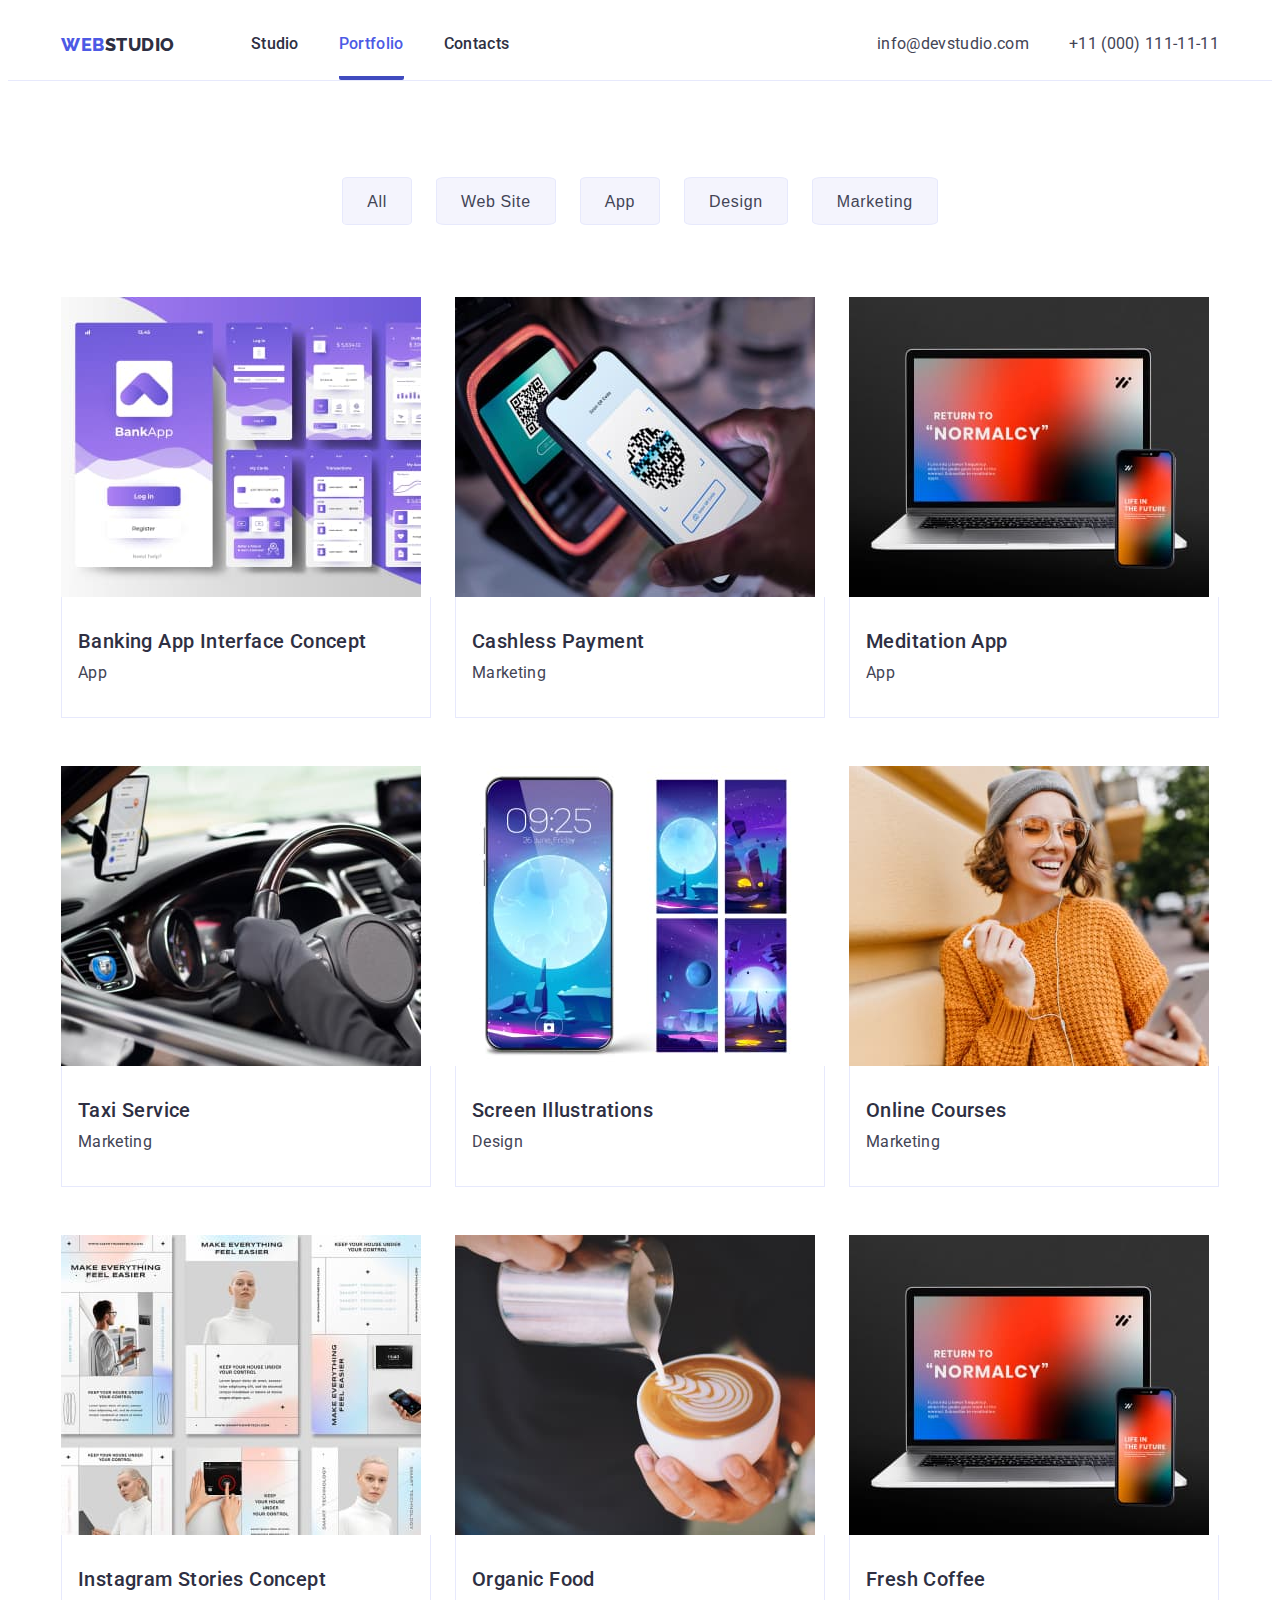
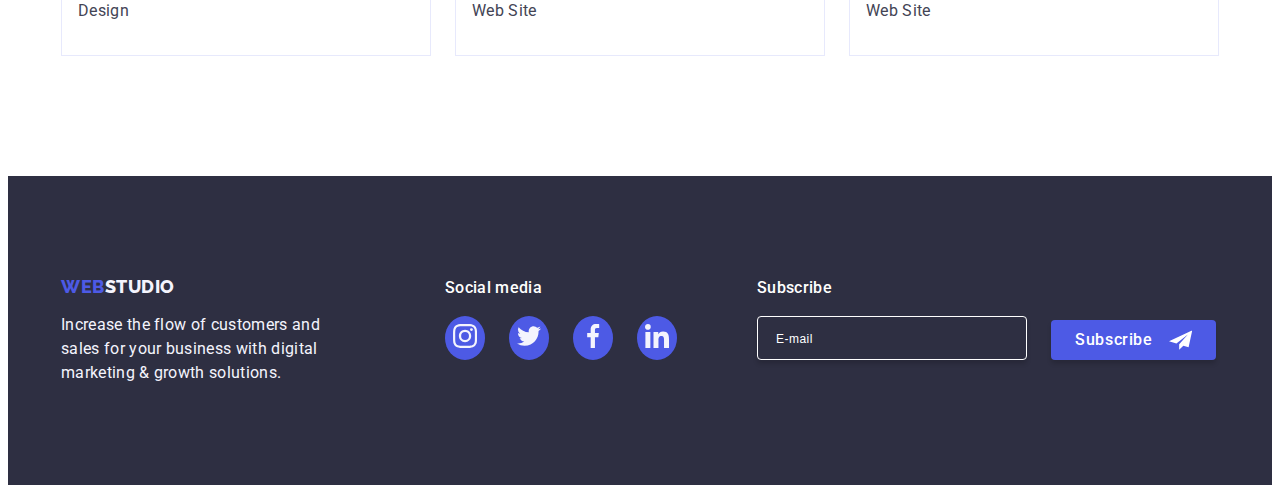
==== portfolio.html @ e7ec88f9 "First version" ====
<!DOCTYPE html>
<html lang="en">

<head>
  <meta charset="UTF-8">
  <meta name="viewport" content="width=device-width, initial-scale=1.0">
  <title>Portfolio</title>
  <link rel="preconnect" href="https://fonts.googleapis.com">
  <link rel="preconnect" href="https://fonts.gstatic.com" crossorigin>
  <link href="https://fonts.googleapis.com/css2?family=Raleway:wght@800&family=Roboto:wght@400;500;700&display=swap"
    rel="stylesheet">
  <link rel="stylesheet" href="https://cdnjs.cloudflare.com/ajax/libs/modern-normalize/2.0.0/modern-normalize.min.css"
    integrity="sha512-4xo8blKMVCiXpTaLzQSLSw3KFOVPWhm/TRtuPVc4WG6kUgjH6J03IBuG7JZPkcWMxJ5huwaBpOpnwYElP/m6wg=="
    crossorigin="anonymous" referrerpolicy="no-referrer">
  <link rel="stylesheet" href="./css/styles.css">
</head>

<body>
  <header class="portfolio-header">
    <div class="container header-container">
      <nav class="navigation-section">
        <a href="./index.html" class="logo">
          WEB<span class="logo-suffix-header">STUDIO</span>
        </a>
        <ul class="list navigation-list">
          <li class="navigation-list-item">
            <a href="./index.html" class="navigation-link">Studio</a>
          </li>
          <li class="navigation-list-item">
            <a href="./portfolio.html" class="navigation-link navigation-link-active">Portfolio</a>
          </li>
          <li class="navigation-list-item">
            <a href="./index.html" class="navigation-link">Contacts</a>
          </li>
        </ul>
      </nav>
      <address class="address-section">
        <ul class="list address-section-list">
          <li class="address-list-item">
            <a href="mailto:info@devstudio.com" class="address-item">info@devstudio.com</a>
          </li>
          <li class="address-list-item">
            <a href="tel:+110001111111" class="address-item">+11 (000) 111-11-11</a>
          </li>
        </ul>
      </address>
    </div>
  </header>

  <main>
    <section class="section projects-grid-section">
      <div class="container">
        <h1 class="visually-hidden">Portfolio projects</h1>
        <ul class="list filter">
          <li class="filter-list-item">
            <button type="button" class="filter-item">All</button>
          </li>
          <li class="filter-list-item">
            <button type="button" class="filter-item">Web Site</button>
          </li>
          <li class="filter-list-item">
            <button type="button" class="filter-item">App</button>
          </li>
          <li class="filter-list-item">
            <button type="button" class="filter-item">Design</button>
          </li>
          <li class="filter-list-item">
            <button type="button" class="filter-item">Marketing</button>
          </li>
        </ul>

        <ul class="list filter-category">
          <li class="filter-category-list-item">
            <div class="image-container">
              <img src="./images/portfolio/banking-app-interface.jpg" width="360" height="300"
                alt="Banking App Interface Concept">
              <div class="overlay">
                <p class="overlay-text">
                  14 Stylish and User-Friendly App Design Concepts · Task
                  Manager App · Calorie Tracker App · Exotic Fruit Ecommerce App
                  · Cloud Storage App
                </p>
              </div>
            </div>
            <div class="filter-category-list-item-details">
              <h2 class="filter-item-title">Banking App Interface Concept</h2>
              <p class="filter-item-description">App</p>
            </div>
          </li>
          <li class="filter-category-list-item">
            <div class="image-container">
              <img src="./images/portfolio/cashless-payment.jpg" width="360" height="300" alt="Cashless Payment">
              <div class="overlay">
                <p class="overlay-text">
                  14 Stylish and User-Friendly App Design Concepts · Task
                  Manager App · Calorie Tracker App · Exotic Fruit Ecommerce App
                  · Cloud Storage App
                </p>
              </div>
            </div>
            <div class="filter-category-list-item-details">
              <h2 class="filter-item-title">Cashless Payment</h2>
              <p class="filter-item-description">Marketing</p>
            </div>
          </li>
          <li class="filter-category-list-item">
            <div class="image-container">
              <img src="./images/portfolio/mediation-app.jpg" width="360" height="300" alt="Meditation App">
              <div class="overlay">
                <p class="overlay-text">
                  14 Stylish and User-Friendly App Design Concepts · Task
                  Manager App · Calorie Tracker App · Exotic Fruit Ecommerce App
                  · Cloud Storage App
                </p>
              </div>
            </div>
            <div class="filter-category-list-item-details">
              <h2 class="filter-item-title">Meditation App</h2>
              <p class="filter-item-description">App</p>
            </div>
          </li>
          <li class="filter-category-list-item">
            <div class="image-container">
              <img src="./images/portfolio/taxi-service.jpg" width="360" height="300" alt="Taxi Service">
              <div class="overlay">
                <p class="overlay-text">
                  14 Stylish and User-Friendly App Design Concepts · Task
                  Manager App · Calorie Tracker App · Exotic Fruit Ecommerce App
                  · Cloud Storage App
                </p>
              </div>
            </div>
            <div class="filter-category-list-item-details">
              <h2 class="filter-item-title">Taxi Service</h2>
              <p class="filter-item-description">Marketing</p>
            </div>
          </li>
          <li class="filter-category-list-item">
            <div class="image-container">
              <img src="./images/portfolio/screen-illustrations.jpg" width="360" height="300"
                alt="Screen Illustrations">
              <div class="overlay">
                <p class="overlay-text">
                  14 Stylish and User-Friendly App Design Concepts · Task
                  Manager App · Calorie Tracker App · Exotic Fruit Ecommerce App
                  · Cloud Storage App
                </p>
              </div>
            </div>
            <div class="filter-category-list-item-details">
              <h2 class="filter-item-title">Screen Illustrations</h2>
              <p class="filter-item-description">Design</p>
            </div>
          </li>
          <li class="filter-category-list-item">
            <div class="image-container">
              <img src="./images/portfolio/onlince-courses.jpg" width="360" height="300" alt="Online Courses">
              <div class="overlay">
                <p class="overlay-text">
                  14 Stylish and User-Friendly App Design Concepts · Task
                  Manager App · Calorie Tracker App · Exotic Fruit Ecommerce App
                  · Cloud Storage App
                </p>
              </div>
            </div>
            <div class="filter-category-list-item-details">
              <h2 class="filter-item-title">Online Courses</h2>
              <p class="filter-item-description">Marketing</p>
            </div>
          </li>
          <li class="filter-category-list-item">
            <div class="image-container">
              <img src="./images/portfolio/instagram-stories-concept.jpg" width="360" height="300"
                alt="Instagram Stories Concept">
              <div class="overlay">
                <p class="overlay-text">
                  14 Stylish and User-Friendly App Design Concepts · Task
                  Manager App · Calorie Tracker App · Exotic Fruit Ecommerce App
                  · Cloud Storage App
                </p>
              </div>
            </div>
            <div class="filter-category-list-item-details">
              <h2 class="filter-item-title">Instagram Stories Concept</h2>
              <p class="filter-item-description">Design</p>
            </div>
          </li>
          <li class="filter-category-list-item">
            <div class="image-container">
              <img src="./images/portfolio/organoc-food.jpg" width="360" height="300" alt="Organic Food">
              <div class="overlay">
                <p class="overlay-text">
                  14 Stylish and User-Friendly App Design Concepts · Task
                  Manager App · Calorie Tracker App · Exotic Fruit Ecommerce App
                  · Cloud Storage App
                </p>
              </div>
            </div>
            <div class="filter-category-list-item-details">
              <h2 class="filter-item-title">Organic Food</h2>
              <p class="filter-item-description">Web Site</p>
            </div>
          </li>
          <li class="filter-category-list-item">
            <div class="image-container">
              <img src="./images/portfolio/mediation-app.jpg" width="360" height="300" alt="Fresh Coffee">
              <div class="overlay">
                <p class="overlay-text">
                  14 Stylish and User-Friendly App Design Concepts · Task
                  Manager App · Calorie Tracker App · Exotic Fruit Ecommerce App
                  · Cloud Storage App
                </p>
              </div>
            </div>
            <div class="filter-category-list-item-details">
              <h2 class="filter-item-title">Fresh Coffee</h2>
              <p class="filter-item-description">Web Site</p>
            </div>
          </li>
        </ul>
      </div>
    </section>
  </main>

<footer class="footer-container">
  <div class="container">
    <div class="sub-container">
      <a href="./index.html" class="logo">
        WEB<span class="logo-suffix-footer">STUDIO</span>
      </a>
      <p class="footer-text">
        Increase the flow of customers and sales for your business with
        digital marketing &amp; growth solutions.
      </p>
    </div>
    <div class="sub-container">
      <p class="footer-sub-container-header">Social media</p>
      <ul class="list section-list">
        <li class="socials-list-item footer-socials-list-item">
          <a href="/index.html">
            <svg class="footer-socials-icon socials-icon">
              <use href="./images/icons.svg#icon-instagram-2"></use>
            </svg>
          </a>
        </li>
        <li class="socials-list-item footer-socials-list-item">
          <a href="/index.html">
            <svg class="footer-socials-icon socials-icon">
              <use href="./images/icons.svg#icon-twitter-1"></use>
            </svg>
          </a>
        </li>
        <li class="socials-list-item footer-socials-list-item">
          <a href="/index.html">
            <svg class="footer-socials-icon socials-icon">
              <use href="./images/icons.svg#icon-facebook-1"></use>
            </svg>
          </a>
        </li>
        <li class="socials-list-item footer-socials-list-item">
          <a href="/index.html">
            <svg class="footer-socials-icon socials-icon">
              <use href="./images/icons.svg#icon-linkedin-1"></use>
            </svg>
          </a>
        </li>
      </ul>
    </div>
    <div class="sub-container">
      <form action="">
        <ul class="list section-list">
          <li>
            <label>
              <p class="footer-sub-container-header">Subscribe</p>
              <input type="email" name="user_email" placeholder="E-mail" class="footer-email">
            </label>
          </li>
          <li>
            <button type="submit" class="subscribe-button">
              <span>Subscribe</span>
              <svg class="subscribe-button-icon">
                <use href="./images/icons.svg#icon-frame-3"></use>
              </svg>
            </button>
          </li>
        </ul>
      </form>
    </div>
  </div>
</footer>
</body>

</html>
---- css/styles.css ----
:root {
  --iris: #4d5ae5;
  --navy-blue: #2e2f42;
  --text-decoration: none;
  --cloud: #f4f4fd;
  --slate: #434455;
  --white: #fff;
  --ocean: #404bbf;
  --cornflower: #e7e9fc;
  --light-slate: #8e8f99;
  --green: #31D0AA;
  --navy-blue-modal: rgba(46, 47, 66, 0.40);
  --dairy: #FCFCFC;
}

body {
  font-family: "Roboto", sans-serif;
  color: var(--navy-blue);
}

h1,
h2,
h3 {
  margin: 0 auto;
}

ul,
p {
  margin: 0;
}

a {
  margin: 0;
  padding: 0;
}

button {
  border: 0;
}

img {
  display: block;
  max-width: 100%;
  height: auto;
}

.container {
  max-width: 1158px;
  padding-left: 15px;
  padding-right: 15px;
  margin-left: auto;
  margin-right: auto;
}

.section {
  padding: 120px 0;
}

.projects-grid-section {
  padding-top: 96px;
}

.header-container {
  display: flex;
  justify-content: left;
  align-items: center;
}

.portfolio-header {
  border-bottom: 1px solid var(--cornflower);
}

.footer-container {
  padding: 100px 0;
  background-color: var(--navy-blue);
}

.navigation-section {
  display: inline-flex;
  align-items: center;
  line-height: 72px;
}

.address-section {
  display: inline-flex;
  align-items: center;
  margin-left: auto;
}

.list.navigation-list,
.list.address-section-list {
  gap: 40px;
}

.address-item {
  padding: 24px 0;
  font: 400 16px / 1.5 "Roboto", sans-serif;
  letter-spacing: 0.02em;
  color: var(--slate);
  text-decoration: var(--text-decoration);
  transition-timing-function: cubic-bezier(0.4, 0, 0.2, 1);
  transition-property: color;
  transition-duration: 250ms;
  transition-delay: 50ms;
}

.navigation-list {
  margin: 0 0 0 76px;
}

.navigation-list-item {
  display: flex;
  align-items: flex-start;
  flex-shrink: 0;
}

.navigation-list-item:nth-last-child(1) {
  margin-right: 0;
}

.navigation-link {
  display: block;
  padding: 24px 0;
  font-weight: 500;
  font-size: 16px;
  line-height: 1.5;
  letter-spacing: 0.02em;
  color: var(--navy-blue);
  text-decoration: var(--text-decoration);
  transition-timing-function: cubic-bezier(0.4, 0, 0.2, 1);
  transition-property: color, border;
  transition-duration: 250ms;
  transition-delay: 50ms;
}

.navigation-link-active {
  color: var(--iris);
  padding-bottom: 20px;
  border-radius: 2px;
  border-bottom: 4px solid var(--ocean);
}

.navigation-link:hover,
.address-item:hover,
.navigation-link:focus,
.address-item:focus {
  color: var(--iris);
}

.navigation-link:hover,
.navigation-link:focus {
  padding-bottom: 20px;
  border-radius: 2px;
  border-bottom: 4px solid var(--ocean);
}

.bold-font {
  font-weight: bold;
}

.raleway-font {
  font-family: "Raleway", sans-serif;
  font-weight: 800;
}

.logo {
  font: 800 18px / 1.16667 "Raleway", sans-serif;
  letter-spacing: 0.03em;
  text-transform: uppercase;
  text-decoration: none;
  color: var(--iris);
  display: flex;
  align-items: center;
  justify-content: flex-start;
  flex-direction: row;
  gap: 0px;
}

.footer-container .logo {
  margin-bottom: 16px;
}

.logo-suffix-header {
  color: var(--navy-blue);
}

.logo-suffix-footer {
  color: var(--cloud);
}

.footer-text {
  width: 264px;
  font-size: 16px;
  line-height: 1.5;
  letter-spacing: 0.02em;
  color: var(--cloud);
  text-align: left;
}

.filter {
  display: flex;
  list-style-type: none;
  margin-bottom: 72px;
  flex-wrap: wrap;
  flex-direction: row;
  align-items: center;
  justify-content: center;
}

.filter-item {
  font-weight: 500;
  font-size: 16px;
  line-height: 1.5;
  letter-spacing: 0.04em;
  text-align: center;
  color: var(--slate);
  background-color: var(--cloud);
  height: 48px;
  padding-top: 12px;
  padding-bottom: 12px;
  padding-left: 24px;
  padding-right: 24px;
  border: 1px solid var(--cornflower);
  border-radius: 8%;
  flex-basis: calc((100% - 2 * 24px) / 3);
  transition-property: color, background-color, box-shadow;
  transition-duration: 250ms;
  transition-timing-function: cubic-bezier(0.4, 0, 0.2, 1);
  transition-delay: 50ms;
}

.filter-item-title {
  font-weight: 500;
  font-size: 20px;
  line-height: 1.2;
  letter-spacing: 0.02em;
  color: var(--navy-blue);
}

.filter-item-description {
  font-weight: 400;
  font-size: 16px;
  line-height: 1.5;
  letter-spacing: 0.02em;
  color: var(--slate);
  margin-top: 8px;
}

.filter-item:hover {
  color: #ffffff;
  box-shadow: 0 2px 2px 0 rgba(0, 0, 0, 0.12), 0 2px 1px 0 rgba(0, 0, 0, 0.08),
    0 3px 1px 0 rgba(0, 0, 0, 0.1);
  background-color: var(--ocean);
}

.filter-category {
  display: flex;
  flex-wrap: wrap;
}

.list.filter-category {
  gap: 48px 24px;
}

.filter-category-list-item {
  width: 360px;
  flex-basis: calc((100% - 2 * 24px) / 3);
}

.filter-category-list-item-details {
  background: var(--white);
  border: solid var(--cornflower);
  border-width: 0 1px 1px 1px;
  padding: 32px 16px;
  transition-timing-function: cubic-bezier(0.4, 0, 0.2, 1);
  transition-property: border, box-shadow;
  transition-duration: 250ms;
  transition-delay: 50ms;
}

.filter-category-list-item:hover .filter-category-list-item-details,
.filter-category-list-item:focus .filter-category-list-item-details {
  border: solid var(--cloud);
  border-width: 0 1px 1px 1px;
  box-shadow: 0px 2px 1px 0px rgba(46, 47, 66, 0.08),
    0px 1px 1px 0px rgba(46, 47, 66, 0.16),
    0px 1px 6px 0px rgba(46, 47, 66, 0.08);
}

.list {
  display: flex;
  gap: 24px;
  list-style-type: none;
  padding: 0;
}

.order-section {
  padding: 188px 0;
  text-align: center;
  background-color: var(--navy-blue);
  background-image: linear-gradient(
      rgba(46, 47, 66, 0.7),
      rgba(46, 47, 66, 0.7)
    ),
    url(../images/studio/hero.jpg);
  background-repeat: no-repeat;
  background-position: 50% 50%;
  background-size: cover;
}

.order-section-title {
  display: block;
  width: 496px;
  font-size: 56px;
  line-height: 1.07143;
  letter-spacing: 0.02em;
  text-align: center;
  color: var(--white);
}

.order-section-button {
  display: inline-flex;
  padding: 16px 32px;
  align-items: flex-start;
  gap: 10px;
  font: 500 16px / 1.5 "Roboto", sans-serif;
  margin-top: 48px;
  padding: 16px 32px;
  width: 169px;
  height: 56px;
  border-radius: 4px;
  box-shadow: 0 4px 4px 0 rgba(0, 0, 0, 0.15);
  background-color: var(--iris);
  letter-spacing: 0.02em;
  color: var(--white);
  transition-timing-function: cubic-bezier(0.4, 0, 0.2, 1);
  transition-property: background-color;
  transition-duration: 250ms;
  transition-delay: 50ms;
}

.order-section-button:hover,
.order-section-button:focus,
.subscribe-button:hover,
.subscribe-button:focus,
.contact-form-button:hover, 
.contact-form-button:focus {
  background: var(--ocean);
}

.differences-section-item {
  width: 264px;
  letter-spacing: 0.02em;
  flex-basis: calc((100% - 3 * 24px) / 4);
}

.projects-item {
  flex-basis: calc((100% - 2 * 24px) / 3);
}

.section-item-title {
  margin-bottom: 8px;
  font-weight: 500;
  font-size: 20px;
  font-style: normal;
  line-height: 1.2;
  letter-spacing: 0.4px;
  color: var(--navy-blue);
}

.section-item-description {
  font-weight: 400;
  font-style: normal;
  font-size: 16px;
  line-height: 1.5;
  letter-spacing: 0.32px;
  color: var(--slate);
}

.section-h2-title {
  font-size: 36px;
  line-height: 1.11111;
  letter-spacing: 0.02em;
  text-transform: capitalize;
  text-align: center;
  color: var(--navy-blue);
}

.section-list {
  margin-top: 72px;
}

.team-section-container,
.customers-section-container {
  padding: 120px 0;
}

.team-section-container {
  background-color: var(--cloud);
}

.team-section-list-item {
  padding-bottom: 32px;
  box-shadow: 0 2px 1px 0 rgba(46, 47, 66, 0.08),
    0 1px 1px 0 rgba(46, 47, 66, 0.16), 0 1px 6px 0 rgba(46, 47, 66, 0.08);
  background-color: var(--white);
  border-radius: 0 0 4px 4px;
  width: 264px;
  text-align: center;
}

.team-section-list-item:hover,
.team-section-list-item:focus {
  box-shadow: 0px 2px 1px 0px rgba(46, 47, 66, 0.08),
    0px 1px 1px 0px rgba(46, 47, 66, 0.16),
    0px 1px 6px 0px rgba(46, 47, 66, 0.08);
}

.team-section-photo-description-container {
  padding: 31px 16px;
}

.team-section-item-title {
  margin-top: 32px;
}

.visually-hidden {
  position: absolute;
  width: 1px;
  height: 1px;
  margin: -1px;
  border: 0;
  padding: 0;
  white-space: nowrap;
  clip-path: inset(100%);
  clip: rect(0 0 0 0);
  overflow: hidden;
}

.differences-section {
  padding-bottom: 0;
}

.customers-icon {
  fill: var(--light-slate);
  width: 166px;
  height: 82.102px;
  flex-shrink: 0;
}

.customer-section-list-item-link {
  display: inline-block;
  border-radius: 4px;
  border: 1px solid var(--light-slate);
  text-align: center;
  transition-property: border;
  transition-duration: 250ms;
  transition-timing-function: cubic-bezier(0.4, 0, 0.2, 1);
  transition-delay: 50ms;
}

.customer-section-list-item-link:hover,
.customer-section-list-item-link:focus {
  border-radius: 4px;
  border: 1px solid var(--ocean);
}

.customers-icon {
  transition-property: fill;
  transition-duration: 250ms;
  transition-timing-function: cubic-bezier(0.4, 0, 0.2, 1);
  transition-delay: 50ms;
}

.customer-section-list-item-link:hover .customers-icon,
.customer-section-list-item-link:focus .customers-icon {
  fill: var(--ocean);
}

.socials-icon {
  fill: var(--cloud);
  flex-shrink: 0;
}

.team-member-socials-icon {
  max-width: 16px;
  max-height: 16px;
}

.socials-list-item {
  background-color: #4d5ae5;
  max-height: 40px;
  padding: 12px 12px;
  border-radius: 50%;
  transition-property: background-color;
  transition-duration: 250ms;
  transition-timing-function: cubic-bezier(0.4, 0, 0.2, 1);
  transition-delay: 50ms;
}

.team-section-list-item .section-list {
  margin-top: 8px;
  justify-content: center;
}

.team-section-list-item .socials-list-item:hover, .team-section-list-item .socials-list-item:focus {
  cursor: pointer;
  background-color: var(--ocean);
}

.footer-socials-list-item:hover, .footer-socials-list-item:focus {
  cursor: pointer;
  background-color: var(--green);
}

.sub-container {
  display: inline-block;
}

.footer-sub-container-header {
  margin-bottom: 16px;
  color: var(--white);
  font-size: 16px;
  font-style: normal;
  font-weight: 500;
  line-height: 24px;
  letter-spacing: 0.32px;
}

.footer-container .container {
  display: flex;
}

.footer-container .section-list {
  display: inline-flex;
  align-items: self-end;
  margin-top: 0;
}

.footer-container .sub-container:nth-child(2) {
  margin-left: 120px;
}

.footer-container .sub-container:nth-child(3) {
  margin-left: 80px;
}

.footer-socials-icon {
  max-width: 24px;
  max-height: 24px;
}

.footer-socials-list-item {
  padding: 8px 8px;
}

.differences-section-icon {
  max-width: 64px;
  max-height: 64px;
}

.differences-section-icon-container {
  padding: 24px 100px;
  border-radius: 4px;
  background: var(--cloud);
  margin-bottom: 8px;
}

.image-container {
  width: 360px;
  height: 300px;
  position: relative;
  overflow: hidden;
}

.backdrop {
  position: fixed;
  z-index: 100;
  top: 0;
  left: 0;
  width: 100%;
  height: 100%;
  background: var(--navy-blue-modal);
  transition: opacity 300ms ease-in;
  transition-property: opacity, visibility;
  transition-delay: 0ms;
}

.backdrop.is-hidden {
  opacity: 0;
  pointer-events: none;
  visibility: hidden;
  transition-delay: 300ms;
}

.modal {
  position: absolute;
  top: 50%;
  left: 50%;
  transform: translate(-50%, -50%);
  border-radius: 4px;
  background: var(--dairy);
  width: 100%;
  max-width: 408px;
  min-height: 584px;
  transition: opacity 300ms ease-in;
  transition-delay: 300ms;
}

.backdrop.is-hidden .modal {
  opacity: 0;
  transition-delay: 0s;
}

.modal-btn {
  position: absolute;
  top: 24px;
  right: 24px;
  display: flex;
  justify-content: center;
  align-items: center;
  padding: 8px;
  border-radius: 50%;
  background-color: var(--cornflower);
  border: 1px solid rgba(0, 0, 0, 0.10);
  transition-timing-function: cubic-bezier(0.4, 0, 0.2, 1);
  transition-property: background-color, border;
  transition-duration: 250ms;
  transition-delay: 50ms;
}

.modal-btn-icon {
  width: 8px;
  height: 8px;
  fill: var(--navy-blue);
  transition-timing-function: cubic-bezier(0.4, 0, 0.2, 1);
  transition-property: fill;
  transition-duration: 250ms;
  transition-delay: 50ms;
}

.modal-btn:hover, .modal-btn:focus {
  background-color: var(--ocean);
  border: 1px solid var(--ocean);
}

.modal-btn:hover .modal-btn-icon, .modal-btn:focus .modal-btn-icon {
  fill: var(--white);
}

/* Overlay */
.overlay {
  position: absolute;
  top: 0;
  left: 0;
  display: flex;
  align-items: center;
  inset: 0;
  padding: 40px 32px;
  transform: translateY(100%);
  transition: transform 500ms ease-in;

  backdrop-filter: blur(15px);
  background: var(--iris);
}

.filter-category-list-item:hover .overlay {
  transform: translateY(0);
}

.overlay-text {
  color: var(--cloud);
  font-size: 16px;
  font-style: normal;
  font-weight: 400;
  line-height: 24px;
  letter-spacing: 0.32px;
}

.footer-email {
  background-color: inherit;
  width: 264px;
  height: 40px;
  border-radius: 4px;
  border: 1px solid var(--white);
  box-shadow: 0px 4px 4px 0px rgba(0, 0, 0, 0.15);
}

.footer-email::placeholder {
  color: var(--white);
  padding-left: 16px;
  font-size: 12px;
  line-height: 24px;
  letter-spacing: 0.48px;
}

.footer-email:hover, .footer-email:focus {
  outline: none;
  color: var(--white);
  border: 1px solid #4D5AE5;
}

.subscribe-button {
  display: inline-flex;
  font: 500 16px / 1.5 "Roboto", sans-serif;
  padding: 8px 24px;
  width: 165px;
  height: 40px;
  border-radius: 4px;
  box-shadow: 0 4px 4px 0 rgba(0, 0, 0, 0.15);
  background-color: var(--iris);
  line-height: 24px;
  letter-spacing: 0.64px;
  color: var(--white);
  align-items: center;
  transition-timing-function: cubic-bezier(0.4, 0, 0.2, 1);
  transition-property: background-color;
  transition-duration: 250ms;
  transition-delay: 50ms;
}

.subscribe-button span {
  display: inline-block;
  color: var(--white);
  text-align: center;
  font: 500 16px / 1.5 "Roboto", sans-serif;
}

.subscribe-button-icon {
  display: inline-block;
  fill: var(--white);
  width: 24px;
  height: 24px;
  margin-left: 16px;
}

.contact-form {
  display: block;
  width: 360px;
  margin-top: 72px;
  margin-left: 24px;
}

.contact-form textarea {
  resize: none;
}

.contact-form-title {
  color: var(--navy-blue);
  text-align: center;
  font: 500 16px / 1.5 "Roboto", sans-serif;
  line-height: 24px;
  letter-spacing: 0.32px;
  margin-bottom: 16px;
}

.contact-form-common-label {
  display: block;
  margin-bottom: 8px;
}

.contact-form span {
  display: block;
  margin-bottom: 4px;
  color: var(--light-slate);
  font: 400 12px / 1.5 "Roboto", sans-serif;
  line-height: 16px;
  letter-spacing: 0.48px;
}

.contact-form input[type]:not([type="checkbox"]) {
  position: relative;
  width: 360px;
  height: 40px;
  flex-shrink: 0;
  border-radius: 4px;
  border: 1px solid var(--navy-blue-modal);
  background-color: inherit;
  transition-timing-function: cubic-bezier(0.4, 0, 0.2, 1);
  transition-property: color, border;
  transition-duration: 250ms;
  transition-delay: 50ms;
}

.contact-form input[type]:not([type="checkbox"]):hover, .contact-form input[type]:not([type="checkbox"]):focus {
  outline: none;
  color: var(--navy-blue);
  border: 1px solid var(--iris);
}

.contact-form-comment-textarea {
  width: 360px;
  height: 120px;
  border-radius: 4px;
  border: 1px solid var(--navy-blue-modal);
  transition-timing-function: cubic-bezier(0.4, 0, 0.2, 1);
  transition-property: color, border;
  transition-duration: 250ms;
  transition-delay: 50ms;
}

.contact-form-comment-textarea:hover, .contact-form-comment-textarea:focus {
  outline: none;
  color: var(--navy-blue);
  border: 1px solid var(--iris);
}

.contact-form-checkbox-label {
  display: flex;
}

.contact-form-checkbox-label input {
  width: 16px;
  height: 16px;
}

.contact-form-checkbox-label input[type=checkbox]:checked {
  accent-color: var(--ocean);
  border: 1px solid var(--iris);
}

.contact-form-checkbox-label input:hover, .contact-form-checkbox-label input:focus {
  border: 1px solid var(--iris);
}

.contact-form-checkbox-label span {
  margin-left: 8px;
}

.contact-form-checkbox-label input, .contact-form-checkbox-label span {
  display: inline-block;
}

.contact-form-checkbox-label a {
  color: var(--iris);
}

.contact-form-button {
  display: block;
  width: 169px;
  height: 56px;
  margin-top: 24px;
  margin-left: auto;
  margin-right: auto;
  color: var(--white);
  border-radius: 4px;
  background: var(--iris);
  box-shadow: 0px 4px 4px 0px rgba(0, 0, 0, 0.15);
  transition-timing-function: cubic-bezier(0.4, 0, 0.2, 1);
  transition-property: background-color;
  transition-duration: 250ms;
  transition-delay: 50ms;
}

.contact-form-name-input:before {
  content: "";
  position: absolute;
  left: 10px;
  top: 50%;
  transform: translateY(-50%);
  width: 20px;
  height: 20px;
  background: url('../images/icons.svg#icon-person-black-18dp-1') no-repeat;
}
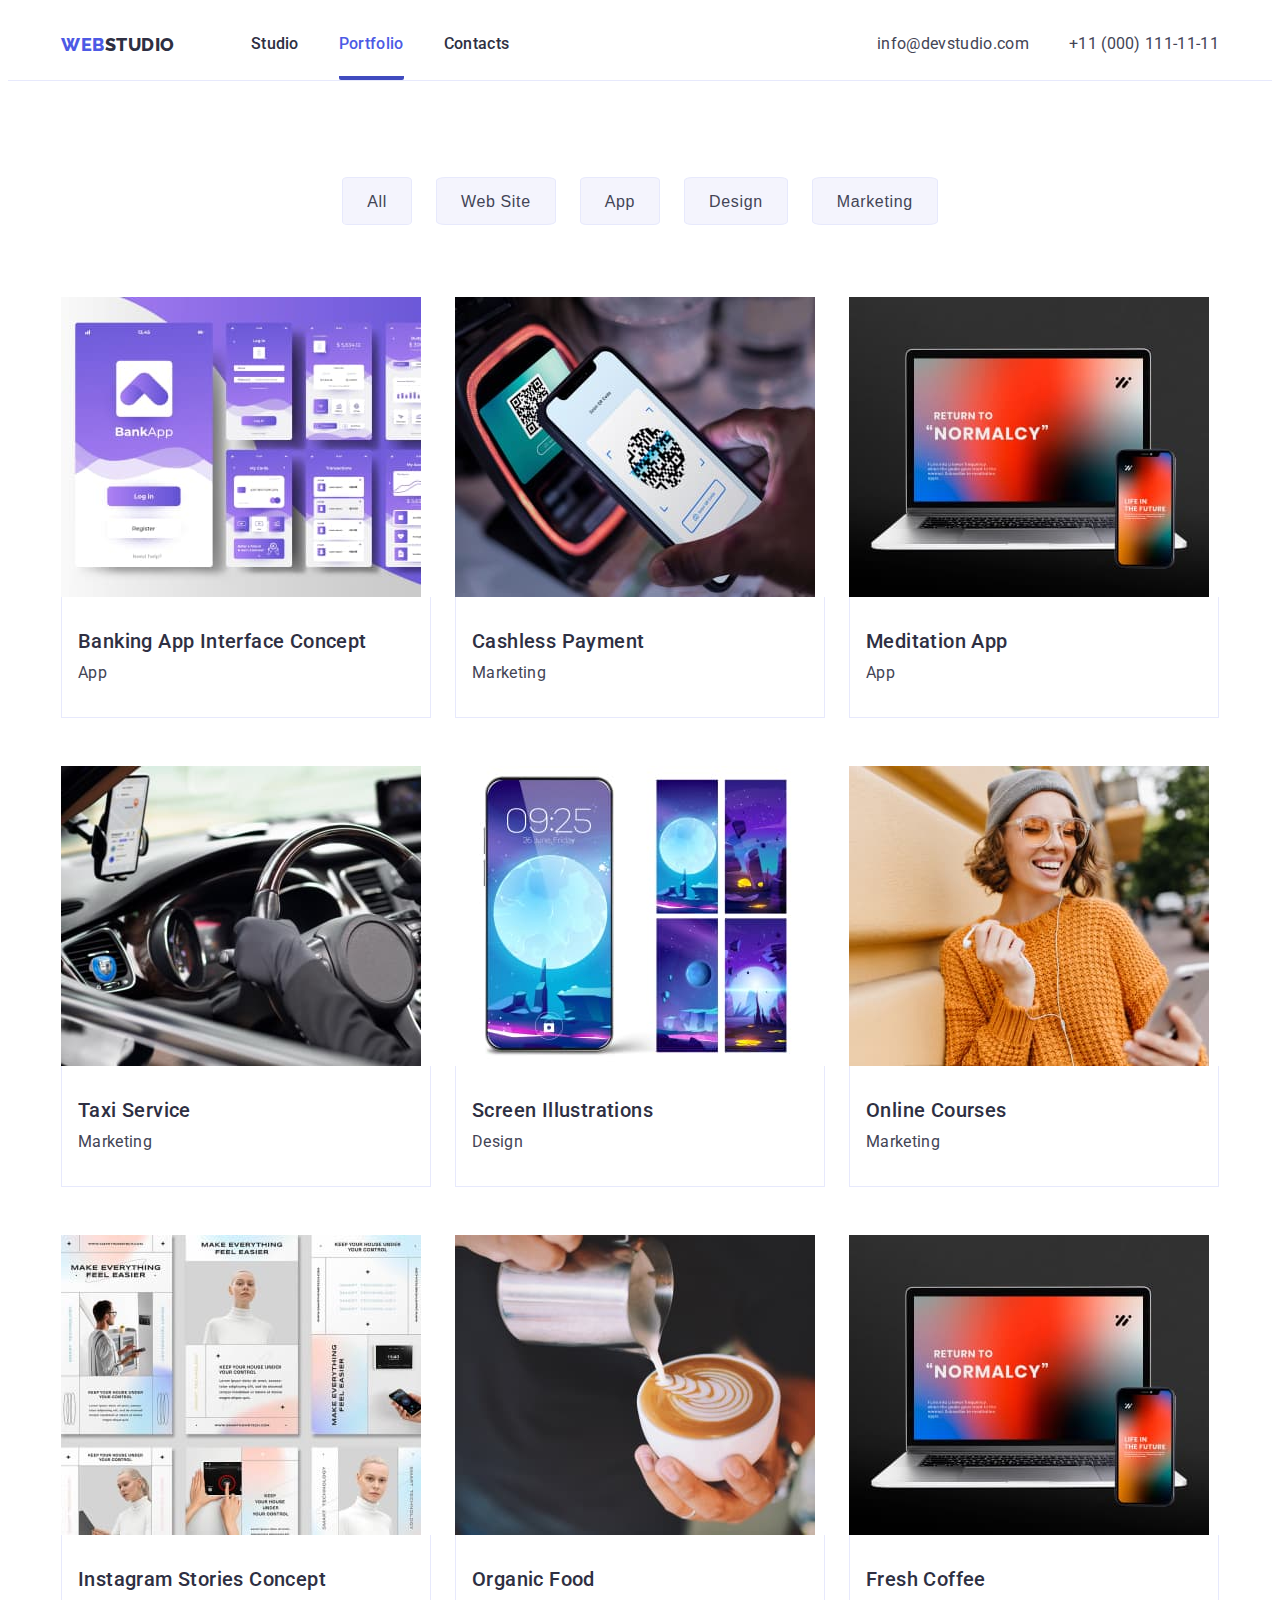
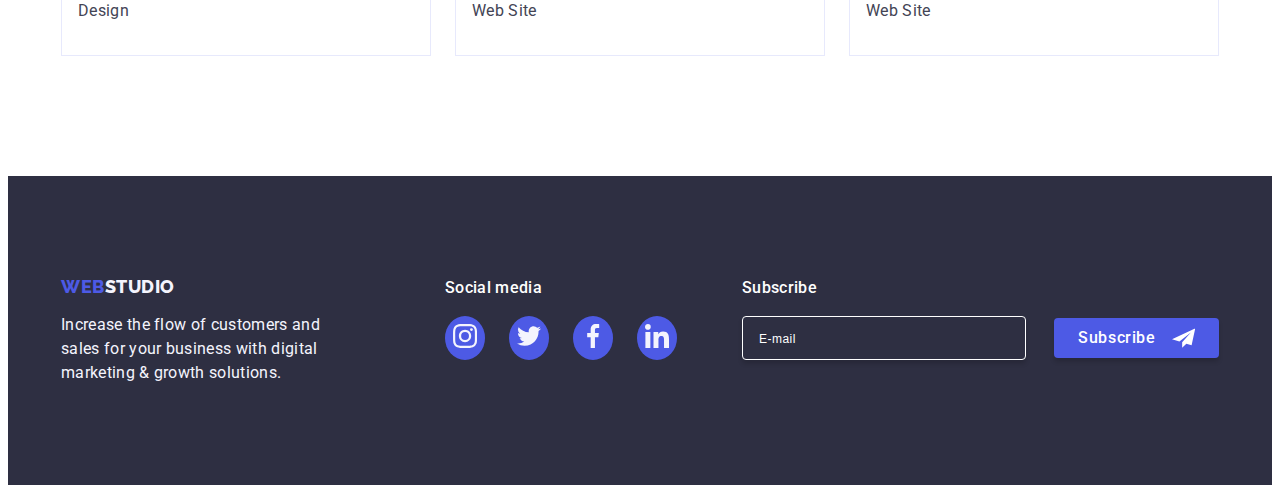
==== commit 12962741: "Added a list of fixed after code review by mentor" ====
--- a/portfolio.html
+++ b/portfolio.html
@@ -267,23 +267,17 @@
       </ul>
     </div>
     <div class="sub-container">
-      <form action="">
-        <ul class="list section-list">
-          <li>
-            <label>
-              <p class="footer-sub-container-header">Subscribe</p>
-              <input type="email" name="user_email" placeholder="E-mail" class="footer-email">
-            </label>
-          </li>
-          <li>
-            <button type="submit" class="subscribe-button">
-              <span>Subscribe</span>
-              <svg class="subscribe-button-icon">
-                <use href="./images/icons.svg#icon-frame-3"></use>
-              </svg>
-            </button>
-          </li>
-        </ul>
+      <form action="#">
+        <label>
+          <span class="footer-sub-container-header">Subscribe</span>
+          <input type="email" name="user_email" placeholder="E-mail" class="footer-email">
+        </label>
+        <button type="submit" class="subscribe-button">
+          <span>Subscribe</span>
+          <svg class="subscribe-button-icon">
+            <use href="./images/icons.svg#icon-frame-3"></use>
+          </svg>
+        </button>
       </form>
     </div>
   </div>
--- a/css/styles.css
+++ b/css/styles.css
@@ -518,6 +518,7 @@
 }
 
 .footer-sub-container-header {
+  display: block;
   margin-bottom: 16px;
   color: var(--white);
   font-size: 16px;
@@ -542,7 +543,7 @@
 }
 
 .footer-container .sub-container:nth-child(3) {
-  margin-left: 80px;
+  margin-left: auto;
 }
 
 .footer-socials-icon {
@@ -595,6 +596,7 @@
 
 .modal {
   position: absolute;
+  padding: 72px 24px 24px;
   top: 50%;
   left: 50%;
   transform: translate(-50%, -50%);
@@ -610,6 +612,7 @@
 .backdrop.is-hidden .modal {
   opacity: 0;
   transition-delay: 0s;
+  pointer-events: none;
 }
 
 .modal-btn {
@@ -679,16 +682,20 @@
 
 .footer-email {
   background-color: inherit;
+  padding-left: 16px;
   width: 264px;
   height: 40px;
   border-radius: 4px;
   border: 1px solid var(--white);
   box-shadow: 0px 4px 4px 0px rgba(0, 0, 0, 0.15);
+  transition-property: color, border, outline;
+  transition-duration: 250ms;
+  transition-timing-function: cubic-bezier(0.4, 0, 0.2, 1);
+  transition-delay: 50ms;
 }
 
 .footer-email::placeholder {
   color: var(--white);
-  padding-left: 16px;
   font-size: 12px;
   line-height: 24px;
   letter-spacing: 0.48px;
@@ -704,6 +711,7 @@
   display: inline-flex;
   font: 500 16px / 1.5 "Roboto", sans-serif;
   padding: 8px 24px;
+  margin-left: 24px;
   width: 165px;
   height: 40px;
   border-radius: 4px;
@@ -734,13 +742,6 @@
   margin-left: 16px;
 }
 
-.contact-form {
-  display: block;
-  width: 360px;
-  margin-top: 72px;
-  margin-left: 24px;
-}
-
 .contact-form textarea {
   resize: none;
 }
@@ -788,7 +789,14 @@
   border: 1px solid var(--iris);
 }
 
+.form-element-wrapper label:hover + svg, .form-element-wrapper label:focus svg {
+  fill: var(--iris);
+}
+
 .contact-form-comment-textarea {
+  display: block;
+  padding-top: 8px;
+  padding-left: 16px;
   width: 360px;
   height: 120px;
   border-radius: 4px;
@@ -799,6 +807,15 @@
   transition-delay: 50ms;
 }
 
+.contact-form-comment-textarea::placeholder {
+  color: var(--navy-blue-modal);
+  font-size: 12px;
+  font-style: normal;
+  font-weight: 400;
+  line-height: 14px; /* 116.667% */
+  letter-spacing: 0.48px;
+}
+
 .contact-form-comment-textarea:hover, .contact-form-comment-textarea:focus {
   outline: none;
   color: var(--navy-blue);
@@ -807,6 +824,7 @@
 
 .contact-form-checkbox-label {
   display: flex;
+  position: relative;
 }
 
 .contact-form-checkbox-label input {
@@ -814,17 +832,8 @@
   height: 16px;
 }
 
-.contact-form-checkbox-label input[type=checkbox]:checked {
-  accent-color: var(--ocean);
-  border: 1px solid var(--iris);
-}
-
-.contact-form-checkbox-label input:hover, .contact-form-checkbox-label input:focus {
-  border: 1px solid var(--iris);
-}
-
 .contact-form-checkbox-label span {
-  margin-left: 8px;
+  margin-left: 25px;
 }
 
 .contact-form-checkbox-label input, .contact-form-checkbox-label span {
@@ -852,13 +861,86 @@
   transition-delay: 50ms;
 }
 
-.contact-form-name-input:before {
-  content: "";
+.form-element-wrapper {
+  position: relative;
+}
+
+.form-element-wrapper input {
+  padding-left: 38px;
+}
+
+.form-element-wrapper svg {
   position: absolute;
-  left: 10px;
-  top: 50%;
+  z-index: -1;
+  fill: var(--navy-blue);
+  flex-shrink: 0;
+  left: 16px;
+  top: 40px;
   transform: translateY(-50%);
-  width: 20px;
-  height: 20px;
-  background: url('../images/icons.svg#icon-person-black-18dp-1') no-repeat;
-}+  transition-timing-function: cubic-bezier(0.4, 0, 0.2, 1);
+  transition-property: fill;
+  transition-duration: 250ms;
+  transition-delay: 50ms;
+}
+
+.contact-username-icon {
+  width: 18px;
+  height: 18px;
+}
+
+.contact-tel-icon {
+  width: 18px;
+  height: 24px;
+}
+
+.contact-email-icon {
+  width: 18px;
+  height: 24px;
+}
+
+.check-input {
+  position: absolute;
+  clip: rect(0 0 0 0);
+  width: 1px;
+  height: 1px;
+  margin: -1px;
+}
+
+.check-box {
+  visibility: visible;
+  position: absolute;
+  width: 14px;
+  height: 14px;
+  left: -24px;
+  top: 1px;
+  flex-shrink: 0;
+  overflow: hidden;
+  border-radius: 2px;
+  background-color: var(--dairy);
+  background-repeat: no-repeat;
+  background-position: 50% 50%;
+  box-shadow: 0 0 0 1px #2E2F4266;
+  transition-timing-function: cubic-bezier(0.4, 0, 0.2, 1);
+  transition-property: box-shadow;
+  transition-duration: 250ms;
+  transition-delay: 50ms;
+}
+
+.check-box-checked-icon {
+  visibility: hidden;
+  position: absolute;
+  width: 16px;
+  height: 16px;
+}
+
+.check-input:checked + .check-box {
+  visibility: hidden;
+}
+
+.check-input:checked ~ .check-box-checked-icon {
+  visibility: visible;
+}
+
+.check-input:hover + .check-box, .check-input:focus + .check-box {
+  box-shadow: 0 0 0 1px var(--ocean);
+}
